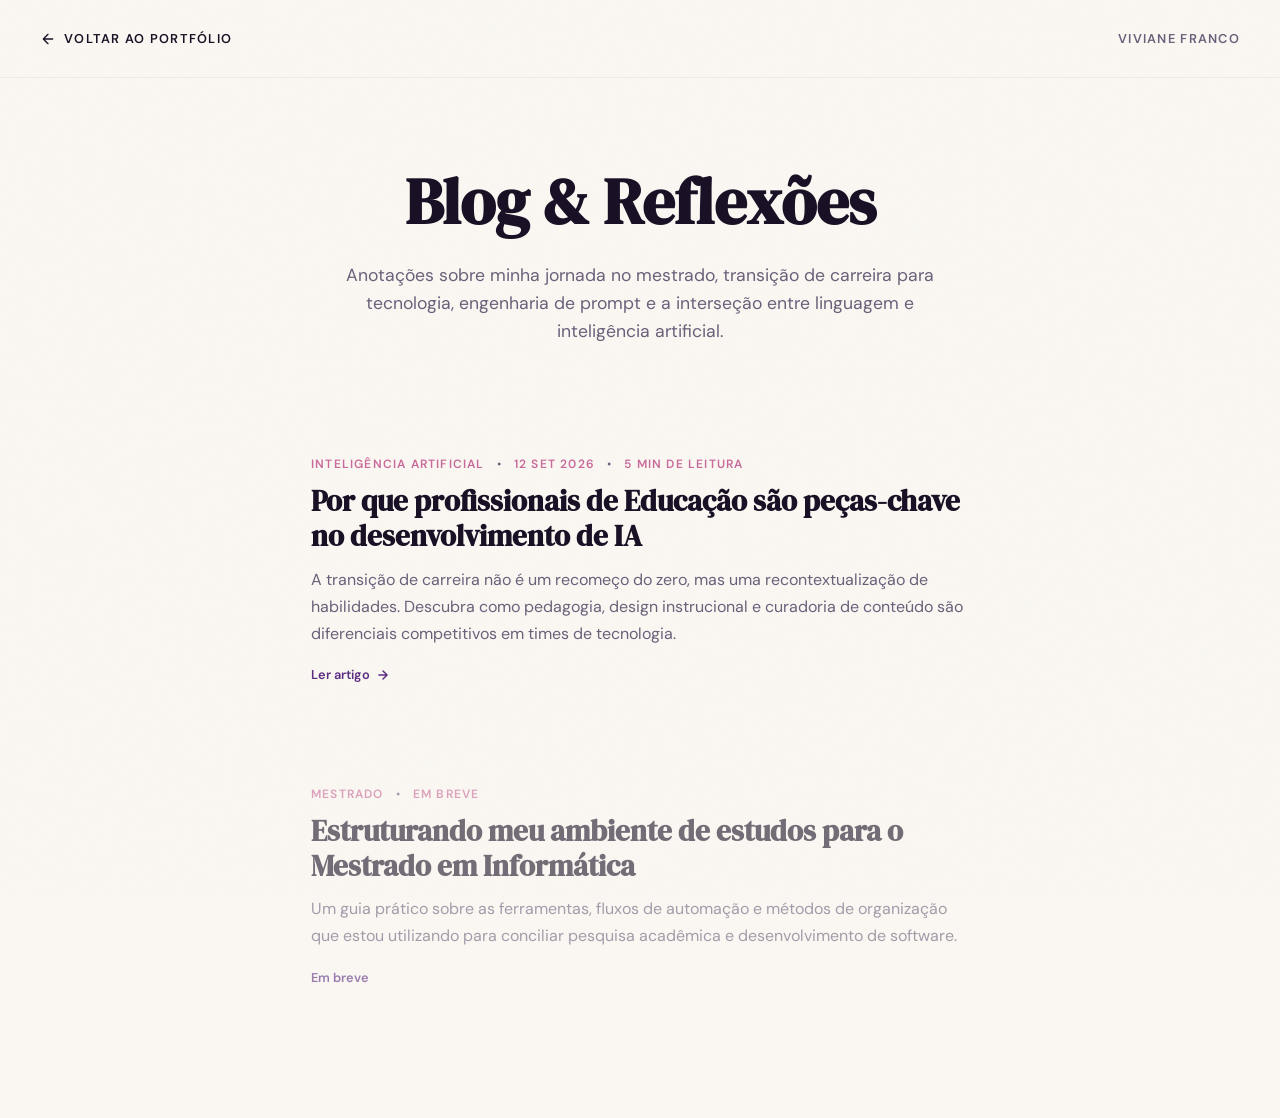
==== blog.html @ bfcf0dba "Aprimora e atualiza o site - Remove texto de conversa com IA que aparecia no topo da página inicial " ====
<!DOCTYPE html>
<html lang="pt-BR">
<head>
    <meta charset="UTF-8">
    <meta name="viewport" content="width=device-width, initial-scale=1.0">
    <title>Blog | Viviane Franco</title>
    <link rel="icon" href="data:image/svg+xml,%3Csvg xmlns='http://www.w3.org/2000/svg' viewBox='0 0 64 64'%3E%3Crect width='64' height='64' rx='14' fill='%235b2d82'/%3E%3Ctext x='50%25' y='54%25' dominant-baseline='middle' text-anchor='middle' font-family='Georgia,serif' font-size='30' fill='%23d4a853'%3EVF%3C/text%3E%3C/svg%3E">
    <link href="https://fonts.googleapis.com/css2?family=DM+Serif+Display:ital@0;1&family=DM+Sans:opsz,wght@9..40,300;9..40,400;9..40,500;9..40,600&display=swap" rel="stylesheet">
    <style>
        :root { --ink: #1a1025; --cream: #faf7f2; --mist: #f0ebe3; --plum: #5b2d82; --violet: #7c3db8; --rose: #c96a9b; --gold: #d4a853; --text-soft: #6b5f7a; }
        * { margin: 0; padding: 0; box-sizing: border-box; }
        ::selection { background: var(--rose); color: white; }
        body { font-family: 'DM Sans', sans-serif; background: var(--cream); color: var(--ink); overflow-x: hidden; }
        body::before { content: ''; position: fixed; inset: 0; background-image: url("data:image/svg+xml,%3Csvg viewBox='0 0 256 256' xmlns='http://www.w3.org/2000/svg'%3E%3Cfilter id='noise'%3E%3CfeTurbulence type='fractalNoise' baseFrequency='0.9' numOctaves='4' stitchTiles='stitch'/%3E%3C/filter%3E%3Crect width='100%25' height='100%25' filter='url(%23noise)' opacity='0.03'/%3E%3C/svg%3E"); pointer-events: none; z-index: 1000; opacity: 0.4; }
        
        .top-bar { padding: 30px 40px; display: flex; justify-content: space-between; align-items: center; border-bottom: 1px solid var(--mist); }
        .top-bar a { text-decoration: none; color: var(--ink); font-size: 0.8rem; font-weight: 600; letter-spacing: 0.1em; text-transform: uppercase; display: flex; align-items: center; gap: 8px; transition: color 0.3s; }
        .top-bar a:hover { color: var(--plum); }
        
        .blog-header { max-width: 800px; margin: 80px auto 40px; padding: 0 40px; text-align: center; }
        .blog-header h1 { font-family: 'DM Serif Display', serif; font-size: clamp(2.5rem, 5vw, 4rem); color: var(--ink); margin-bottom: 16px; }
        .blog-header p { color: var(--text-soft); font-size: 1.1rem; line-height: 1.6; max-width: 600px; margin: 0 auto; }

        .blog-list { max-width: 800px; margin: 0 auto; padding: 40px 40px 100px; display: flex; flex-direction: column; gap: 40px; }
        .article-card { text-decoration: none; color: inherit; display: block; padding: 30px; border-radius: 12px; border: 1px solid transparent; transition: all 0.3s ease; }
        .article-card:hover { background: white; border-color: var(--mist); transform: translateY(-4px); box-shadow: 0 12px 30px rgba(91,45,130,0.06); }
        .article-meta { font-size: 0.75rem; font-weight: 600; letter-spacing: 0.1em; text-transform: uppercase; color: var(--rose); margin-bottom: 12px; display: flex; gap: 12px; }
        .article-meta span { color: var(--text-soft); font-weight: 400; }
        .article-title { font-family: 'DM Serif Display', serif; font-size: 1.8rem; color: var(--ink); margin-bottom: 12px; line-height: 1.2; }
        .article-excerpt { color: var(--text-soft); font-size: 1rem; line-height: 1.7; margin-bottom: 16px; }
        .read-more { font-size: 0.8rem; font-weight: 600; color: var(--plum); display: inline-flex; align-items: center; gap: 6px; }
        .read-more svg { transition: transform 0.3s; }
        .article-card:hover .read-more svg { transform: translateX(4px); }
            .article-soon { opacity: 0.6; cursor: default; }
        .article-soon:hover { background: transparent !important; border-color: transparent !important; transform: none !important; box-shadow: none !important; }
    </style>
</head>
<body>
    <div class="top-bar">
        <a href="index.html">
            <svg width="16" height="16" viewBox="0 0 24 24" fill="none" stroke="currentColor" stroke-width="2" stroke-linecap="round" stroke-linejoin="round"><path d="M19 12H5M12 19l-7-7 7-7"/></svg>
            Voltar ao Portfólio
        </a>
        <span style="font-size: 0.8rem; font-weight: 600; letter-spacing: 0.1em; text-transform: uppercase; color: var(--text-soft);">Viviane Franco</span>
    </div>

    <div class="blog-header">
        <h1>Blog & Reflexões</h1>
        <p>Anotações sobre minha jornada no mestrado, transição de carreira para tecnologia, engenharia de prompt e a interseção entre linguagem e inteligência artificial.</p>
    </div>

    <div class="blog-list">
        <!-- Artigo 1 -->
        <a href="post.html" class="article-card">
            <div class="article-meta">Inteligência Artificial <span>•</span> 12 Set 2026 <span>•</span> 5 min de leitura</div>
            <h2 class="article-title">Por que profissionais de Educação são peças-chave no desenvolvimento de IA</h2>
            <p class="article-excerpt">A transição de carreira não é um recomeço do zero, mas uma recontextualização de habilidades. Descubra como pedagogia, design instrucional e curadoria de conteúdo são diferenciais competitivos em times de tecnologia.</p>
            <div class="read-more">Ler artigo <svg width="14" height="14" viewBox="0 0 24 24" fill="none" stroke="currentColor" stroke-width="2.5" stroke-linecap="round" stroke-linejoin="round"><path d="M5 12h14M12 5l7 7-7 7"/></svg></div>
        </a>

        <!-- Artigo 2 (em produção) -->
        <div class="article-card article-soon" aria-disabled="true">
            <div class="article-meta">Mestrado <span>•</span> Em breve</div>
            <h2 class="article-title">Estruturando meu ambiente de estudos para o Mestrado em Informática</h2>
            <p class="article-excerpt">Um guia prático sobre as ferramentas, fluxos de automação e métodos de organização que estou utilizando para conciliar pesquisa acadêmica e desenvolvimento de software.</p>
            <div class="read-more">Em breve</div>
        </div>
    </div>
</body>
</html>
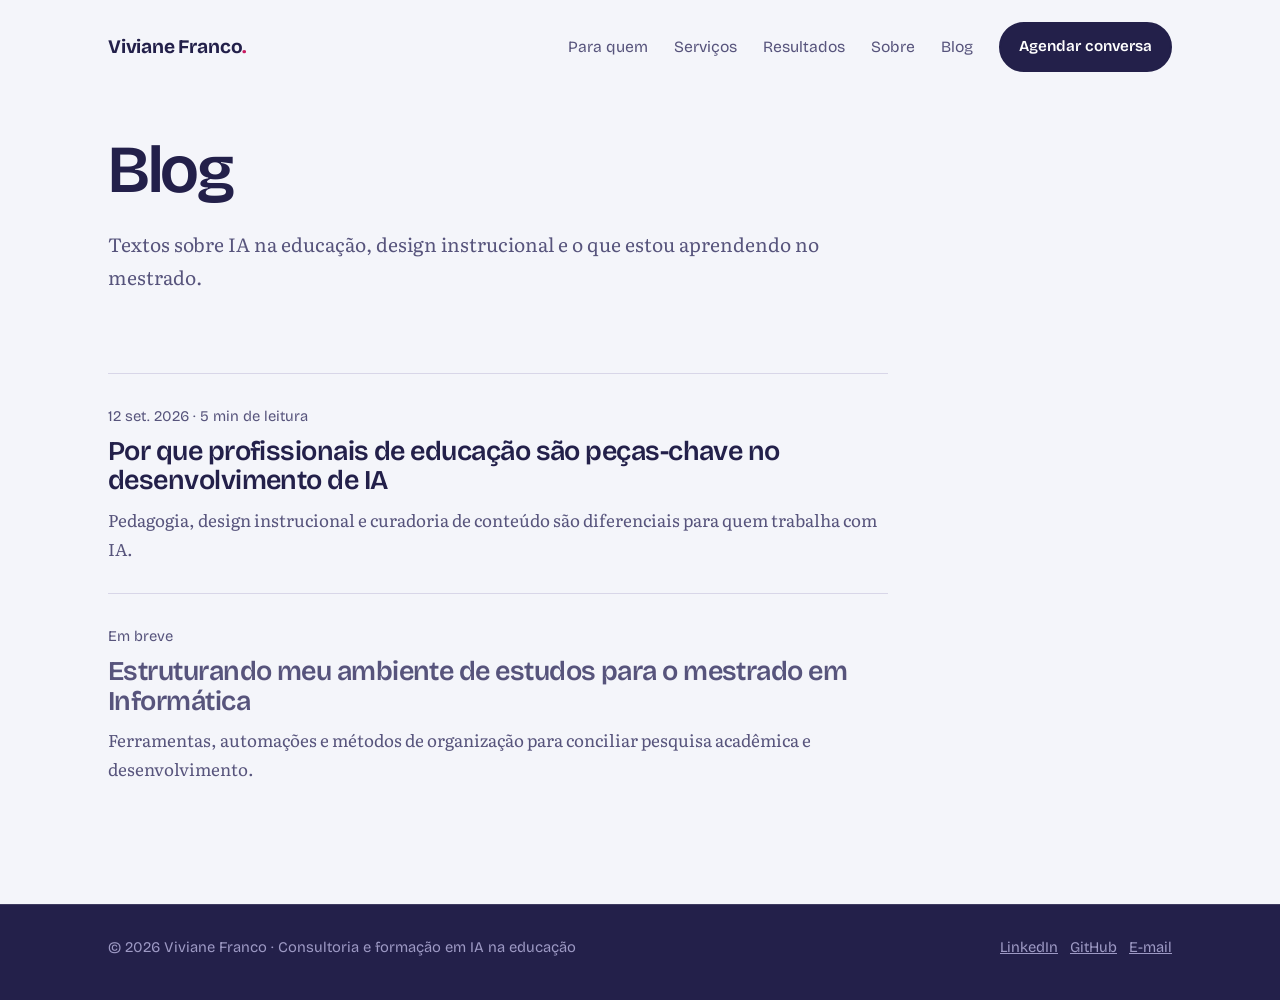
==== commit 7e12f937: "Novo site voltado para consultoria, com nova identidade visual - Página inicial reorganizada para qu" ====
--- a/blog.html
+++ b/blog.html
@@ -1,70 +1,67 @@
 <!DOCTYPE html>
 <html lang="pt-BR">
 <head>
-    <meta charset="UTF-8">
-    <meta name="viewport" content="width=device-width, initial-scale=1.0">
-    <title>Blog | Viviane Franco</title>
-    <link rel="icon" href="data:image/svg+xml,%3Csvg xmlns='http://www.w3.org/2000/svg' viewBox='0 0 64 64'%3E%3Crect width='64' height='64' rx='14' fill='%235b2d82'/%3E%3Ctext x='50%25' y='54%25' dominant-baseline='middle' text-anchor='middle' font-family='Georgia,serif' font-size='30' fill='%23d4a853'%3EVF%3C/text%3E%3C/svg%3E">
-    <link href="https://fonts.googleapis.com/css2?family=DM+Serif+Display:ital@0;1&family=DM+Sans:opsz,wght@9..40,300;9..40,400;9..40,500;9..40,600&display=swap" rel="stylesheet">
-    <style>
-        :root { --ink: #1a1025; --cream: #faf7f2; --mist: #f0ebe3; --plum: #5b2d82; --violet: #7c3db8; --rose: #c96a9b; --gold: #d4a853; --text-soft: #6b5f7a; }
-        * { margin: 0; padding: 0; box-sizing: border-box; }
-        ::selection { background: var(--rose); color: white; }
-        body { font-family: 'DM Sans', sans-serif; background: var(--cream); color: var(--ink); overflow-x: hidden; }
-        body::before { content: ''; position: fixed; inset: 0; background-image: url("data:image/svg+xml,%3Csvg viewBox='0 0 256 256' xmlns='http://www.w3.org/2000/svg'%3E%3Cfilter id='noise'%3E%3CfeTurbulence type='fractalNoise' baseFrequency='0.9' numOctaves='4' stitchTiles='stitch'/%3E%3C/filter%3E%3Crect width='100%25' height='100%25' filter='url(%23noise)' opacity='0.03'/%3E%3C/svg%3E"); pointer-events: none; z-index: 1000; opacity: 0.4; }
-        
-        .top-bar { padding: 30px 40px; display: flex; justify-content: space-between; align-items: center; border-bottom: 1px solid var(--mist); }
-        .top-bar a { text-decoration: none; color: var(--ink); font-size: 0.8rem; font-weight: 600; letter-spacing: 0.1em; text-transform: uppercase; display: flex; align-items: center; gap: 8px; transition: color 0.3s; }
-        .top-bar a:hover { color: var(--plum); }
-        
-        .blog-header { max-width: 800px; margin: 80px auto 40px; padding: 0 40px; text-align: center; }
-        .blog-header h1 { font-family: 'DM Serif Display', serif; font-size: clamp(2.5rem, 5vw, 4rem); color: var(--ink); margin-bottom: 16px; }
-        .blog-header p { color: var(--text-soft); font-size: 1.1rem; line-height: 1.6; max-width: 600px; margin: 0 auto; }
-
-        .blog-list { max-width: 800px; margin: 0 auto; padding: 40px 40px 100px; display: flex; flex-direction: column; gap: 40px; }
-        .article-card { text-decoration: none; color: inherit; display: block; padding: 30px; border-radius: 12px; border: 1px solid transparent; transition: all 0.3s ease; }
-        .article-card:hover { background: white; border-color: var(--mist); transform: translateY(-4px); box-shadow: 0 12px 30px rgba(91,45,130,0.06); }
-        .article-meta { font-size: 0.75rem; font-weight: 600; letter-spacing: 0.1em; text-transform: uppercase; color: var(--rose); margin-bottom: 12px; display: flex; gap: 12px; }
-        .article-meta span { color: var(--text-soft); font-weight: 400; }
-        .article-title { font-family: 'DM Serif Display', serif; font-size: 1.8rem; color: var(--ink); margin-bottom: 12px; line-height: 1.2; }
-        .article-excerpt { color: var(--text-soft); font-size: 1rem; line-height: 1.7; margin-bottom: 16px; }
-        .read-more { font-size: 0.8rem; font-weight: 600; color: var(--plum); display: inline-flex; align-items: center; gap: 6px; }
-        .read-more svg { transition: transform 0.3s; }
-        .article-card:hover .read-more svg { transform: translateX(4px); }
-            .article-soon { opacity: 0.6; cursor: default; }
-        .article-soon:hover { background: transparent !important; border-color: transparent !important; transform: none !important; box-shadow: none !important; }
-    </style>
+<meta charset="UTF-8">
+<meta name="viewport" content="width=device-width, initial-scale=1">
+<title>Blog | Viviane Franco</title>
+<meta name="description" content="Textos sobre IA na educação, design instrucional e o mestrado em Informática.">
+<meta name="author" content="Viviane Franco">
+<meta property="og:type" content="website">
+<meta property="og:locale" content="pt_BR">
+<meta property="og:title" content="Blog | Viviane Franco">
+<meta property="og:description" content="Textos sobre IA na educação, design instrucional e o mestrado em Informática.">
+<meta property="og:url" content="https://vivianefranco.github.io/blog.html">
+<meta property="og:image" content="https://vivianefranco.github.io/images/ciaed-palco.jpg">
+<meta name="theme-color" content="#23204a">
+<link rel="icon" href="data:image/svg+xml,%3Csvg xmlns='http://www.w3.org/2000/svg' viewBox='0 0 64 64'%3E%3Crect width='64' height='64' rx='16' fill='%2323204a'/%3E%3Ctext x='50%25' y='56%25' dominant-baseline='middle' text-anchor='middle' font-family='Arial,sans-serif' font-weight='700' font-size='30' fill='%23ffffff'%3EVF%3C/text%3E%3Cpath d='M12 50 L52 46' stroke='%23c8195f' stroke-width='4' stroke-linecap='round'/%3E%3C/svg%3E">
+<link rel="preconnect" href="https://fonts.googleapis.com">
+<link rel="preconnect" href="https://fonts.gstatic.com" crossorigin>
+<link href="https://fonts.googleapis.com/css2?family=Bricolage+Grotesque:opsz,wght@12..96,400..700&family=Literata:ital,opsz,wght@0,7..72,400;0,7..72,500;1,7..72,400&display=swap" rel="stylesheet">
+<link rel="stylesheet" href="assets/site.css">
 </head>
 <body>
-    <div class="top-bar">
-        <a href="index.html">
-            <svg width="16" height="16" viewBox="0 0 24 24" fill="none" stroke="currentColor" stroke-width="2" stroke-linecap="round" stroke-linejoin="round"><path d="M19 12H5M12 19l-7-7 7-7"/></svg>
-            Voltar ao Portfólio
-        </a>
-        <span style="font-size: 0.8rem; font-weight: 600; letter-spacing: 0.1em; text-transform: uppercase; color: var(--text-soft);">Viviane Franco</span>
-    </div>
+<a class="skip-link" href="#conteudo">Pular para o conteúdo</a>
+<header class="site-nav">
+  <div class="wrap">
+    <a class="brand" href="index.html">Viviane Franco<span>.</span></a>
+    <nav class="nav-links" aria-label="Navegação principal">
+      <a href="index.html#para-quem">Para quem</a>
+      <a href="index.html#servicos">Serviços</a>
+      <a href="index.html#resultados">Resultados</a>
+      <a href="index.html#sobre">Sobre</a>
+      <a href="blog.html">Blog</a>
+      <a class="btn btn-primary" href="mailto:vivianefrancodasilva@gmail.com?subject=Conversa%20sobre%20IA%20na%20educa%C3%A7%C3%A3o">Agendar conversa</a>
+    </nav>
+  </div>
+</header>
 
-    <div class="blog-header">
-        <h1>Blog & Reflexões</h1>
-        <p>Anotações sobre minha jornada no mestrado, transição de carreira para tecnologia, engenharia de prompt e a interseção entre linguagem e inteligência artificial.</p>
-    </div>
-
-    <div class="blog-list">
-        <!-- Artigo 1 -->
-        <a href="post.html" class="article-card">
-            <div class="article-meta">Inteligência Artificial <span>•</span> 12 Set 2026 <span>•</span> 5 min de leitura</div>
-            <h2 class="article-title">Por que profissionais de Educação são peças-chave no desenvolvimento de IA</h2>
-            <p class="article-excerpt">A transição de carreira não é um recomeço do zero, mas uma recontextualização de habilidades. Descubra como pedagogia, design instrucional e curadoria de conteúdo são diferenciais competitivos em times de tecnologia.</p>
-            <div class="read-more">Ler artigo <svg width="14" height="14" viewBox="0 0 24 24" fill="none" stroke="currentColor" stroke-width="2.5" stroke-linecap="round" stroke-linejoin="round"><path d="M5 12h14M12 5l7 7-7 7"/></svg></div>
-        </a>
-
-        <!-- Artigo 2 (em produção) -->
-        <div class="article-card article-soon" aria-disabled="true">
-            <div class="article-meta">Mestrado <span>•</span> Em breve</div>
-            <h2 class="article-title">Estruturando meu ambiente de estudos para o Mestrado em Informática</h2>
-            <p class="article-excerpt">Um guia prático sobre as ferramentas, fluxos de automação e métodos de organização que estou utilizando para conciliar pesquisa acadêmica e desenvolvimento de software.</p>
-            <div class="read-more">Em breve</div>
-        </div>
-    </div>
+<main id="conteudo">
+<div class="page-head">
+  <div class="wrap">
+    <h1>Blog</h1>
+    <p class="lead">Textos sobre IA na educação, design instrucional e o que estou aprendendo no mestrado.</p>
+  </div>
+</div>
+<div class="wrap" style="padding-bottom:90px">
+  <ul class="post-list">
+    <li>
+      <p class="meta">12 set. 2026 · 5 min de leitura</p>
+      <h2><a href="post.html">Por que profissionais de educação são peças-chave no desenvolvimento de IA</a></h2>
+      <p>Pedagogia, design instrucional e curadoria de conteúdo são diferenciais para quem trabalha com IA.</p>
+    </li>
+    <li class="soon">
+      <p class="meta">Em breve</p>
+      <h2>Estruturando meu ambiente de estudos para o mestrado em Informática</h2>
+      <p>Ferramentas, automações e métodos de organização para conciliar pesquisa acadêmica e desenvolvimento.</p>
+    </li>
+  </ul>
+</div>
+</main>
+<footer class="site-footer">
+  <div class="wrap">
+    <span>© 2026 Viviane Franco · Consultoria e formação em IA na educação</span>
+    <span><a href="https://www.linkedin.com/in/viviane-francos/" target="_blank" rel="noopener">LinkedIn</a> &nbsp; <a href="https://github.com/vivianefranco" target="_blank" rel="noopener">GitHub</a> &nbsp; <a href="mailto:vivianefrancodasilva@gmail.com">E-mail</a></span>
+  </div>
+</footer>
 </body>
 </html>
--- a/assets/site.css
+++ b/assets/site.css
@@ -0,0 +1,290 @@
+/* Viviane Franco — identidade visual
+   Ideia central: a marca de revisão. Quem vem de Letras corrige texto;
+   aqui o "antes" aparece riscado e o "depois" sublinhado, em magenta de caneta de revisão. */
+
+:root {
+  --paper: #f4f5fa;
+  --surface: #ffffff;
+  --ink: #23204a;
+  --ink-soft: #57547c;
+  --line: #d8d6e8;
+  --lilac: #e4e0f6;
+  --mark: #c8195f;
+  --mark-soft: #fbe3ec;
+
+  --display: 'Bricolage Grotesque', 'Segoe UI', system-ui, sans-serif;
+  --text: 'Literata', Georgia, serif;
+
+  --wrap: 1120px;
+  --radius-lg: 28px;
+  --radius-sm: 10px;
+}
+
+*, *::before, *::after { box-sizing: border-box; }
+html { scroll-behavior: smooth; -webkit-text-size-adjust: 100%; }
+body {
+  margin: 0;
+  background: var(--paper);
+  color: var(--ink);
+  font-family: var(--text);
+  font-size: 1.0625rem;
+  line-height: 1.7;
+  font-optical-sizing: auto;
+}
+img { max-width: 100%; height: auto; display: block; }
+figure { margin: 0; }
+a { color: inherit; }
+::selection { background: var(--mark); color: #fff; }
+
+:focus-visible { outline: 3px solid var(--mark); outline-offset: 3px; border-radius: 4px; }
+
+.skip-link {
+  position: absolute; left: -9999px; top: 12px; z-index: 100;
+  background: var(--ink); color: #fff; padding: 10px 16px; border-radius: var(--radius-sm);
+  font-family: var(--display); text-decoration: none;
+}
+.skip-link:focus { left: 12px; }
+
+.wrap { max-width: var(--wrap); margin: 0 auto; padding: 0 28px; }
+
+h1, h2, h3 { font-family: var(--display); font-weight: 600; line-height: 1.08; letter-spacing: -0.02em; margin: 0; }
+h2 { font-size: clamp(2rem, 4vw, 3rem); }
+h3 { font-size: 1.35rem; letter-spacing: -0.01em; line-height: 1.2; }
+p { margin: 0 0 1em; }
+
+/* marca de revisão */
+del, .del {
+  text-decoration: none;
+  position: relative;
+  color: var(--ink-soft);
+  white-space: nowrap;
+}
+del::after, .del::after {
+  content: '';
+  position: absolute; left: -2%; right: -2%; top: 52%;
+  height: 0.09em; min-height: 2px;
+  background: var(--mark);
+  transform: rotate(-2deg);
+  transform-origin: left center;
+}
+ins, .ins {
+  text-decoration: underline;
+  text-decoration-color: var(--mark);
+  text-decoration-thickness: 0.08em;
+  text-underline-offset: 0.14em;
+  color: inherit;
+}
+
+/* botões */
+.btn {
+  display: inline-flex; align-items: center; gap: 10px;
+  font-family: var(--display); font-weight: 600; font-size: 1rem;
+  padding: 14px 24px; border-radius: 999px; text-decoration: none;
+  border: 2px solid var(--ink); transition: background .2s, color .2s;
+}
+.btn-primary { background: var(--ink); color: #fff; }
+.btn-primary:hover { background: var(--mark); border-color: var(--mark); }
+.btn-ghost { background: transparent; color: var(--ink); }
+.btn-ghost:hover { background: var(--ink); color: #fff; }
+
+/* topo */
+.site-nav { padding: 22px 0; }
+.site-nav .wrap { display: flex; align-items: center; justify-content: space-between; gap: 24px; }
+.brand { font-family: var(--display); font-weight: 700; font-size: 1.2rem; text-decoration: none; letter-spacing: -0.01em; }
+.brand span { color: var(--mark); }
+.nav-links { display: flex; align-items: center; gap: 26px; font-family: var(--display); font-size: 0.98rem; }
+.nav-links a { text-decoration: none; color: var(--ink-soft); }
+.nav-links a:hover { color: var(--ink); }
+.nav-links .btn { padding: 10px 18px; font-size: 0.95rem; color: #fff; }
+
+/* hero */
+.hero { padding: 40px 0 90px; }
+.hero .wrap { display: grid; grid-template-columns: 1.35fr 1fr; gap: 64px; align-items: center; }
+.hero-kicker { font-family: var(--display); font-size: 1.05rem; color: var(--mark); margin-bottom: 22px; font-weight: 500; }
+.hero h1 { font-size: clamp(2.6rem, 6vw, 4.6rem); line-height: 1.02; letter-spacing: -0.035em; margin-bottom: 28px; }
+.hero h1 del { white-space: normal; }
+.hero-lead { font-size: 1.2rem; color: var(--ink-soft); max-width: 34em; margin-bottom: 34px; }
+.hero-actions { display: flex; flex-wrap: wrap; gap: 14px; }
+.hero-photo { position: relative; }
+.hero-photo img { width: 100%; aspect-ratio: 4/5; object-fit: cover; object-position: 22% center; border-radius: var(--radius-lg); }
+.hero-photo figcaption { font-family: var(--display); font-size: 0.9rem; color: var(--ink-soft); margin-top: 12px; }
+
+/* animação única: a revisão acontecendo ao carregar */
+@media (prefers-reduced-motion: no-preference) {
+  .hero h1 del::after { animation: strike .7s cubic-bezier(.6,0,.3,1) .5s both; }
+  .hero h1 del { animation: fadeStruck .4s ease 1s both; }
+  .hero h1 ins { animation: inkIn .6s ease 1.15s both; }
+  @keyframes strike { from { transform: rotate(-2deg) scaleX(0); } to { transform: rotate(-2deg) scaleX(1); } }
+  @keyframes fadeStruck { from { color: var(--ink); } to { color: var(--ink-soft); } }
+  @keyframes inkIn {
+    from { opacity: 0; text-decoration-color: transparent; }
+    60% { opacity: 1; text-decoration-color: transparent; }
+    to { opacity: 1; text-decoration-color: var(--mark); }
+  }
+}
+
+/* seções */
+section { padding: 90px 0; }
+.section-head { max-width: 760px; margin-bottom: 48px; }
+.section-head p { color: var(--ink-soft); font-size: 1.15rem; margin-top: 18px; }
+
+/* faixa de credibilidade */
+.proof { background: var(--ink); color: #fff; padding: 56px 0; }
+.proof h2 { font-size: 1.15rem; font-weight: 500; letter-spacing: 0; color: #c9c5ea; margin-bottom: 26px; }
+.proof-list { list-style: none; margin: 0; padding: 0; display: grid; grid-template-columns: repeat(3, 1fr); gap: 28px 40px; }
+.proof-list li { border-top: 1px solid rgba(255,255,255,.22); padding-top: 16px; }
+.proof-list strong { display: block; font-family: var(--display); font-size: 1.2rem; font-weight: 600; line-height: 1.25; margin-bottom: 4px; }
+.proof-list span { color: #c9c5ea; font-size: 0.98rem; line-height: 1.5; display: block; }
+
+/* para quem */
+.audiences { display: grid; grid-template-columns: repeat(3, 1fr); border-top: 2px solid var(--ink); }
+.audience { padding: 32px 32px 8px 0; }
+.audience + .audience { padding-left: 32px; border-left: 1px solid var(--line); }
+.audience h3 { margin-bottom: 14px; }
+.audience > p { color: var(--ink-soft); }
+.audience ul { margin: 0; padding: 0; list-style: none; }
+.audience li { padding: 10px 0; border-top: 1px solid var(--line); font-size: 1rem; line-height: 1.5; }
+
+/* serviços */
+.services { background: var(--lilac); }
+.service { display: grid; grid-template-columns: 1fr 1.4fr; gap: 48px; padding: 40px 0; border-top: 1px solid rgba(35,32,74,.18); }
+.service:last-child { border-bottom: 1px solid rgba(35,32,74,.18); }
+.service h3 { font-size: clamp(1.6rem, 2.6vw, 2.1rem); }
+.service p { margin-bottom: 12px; }
+.service .formats { font-family: var(--display); font-size: 0.95rem; color: var(--ink-soft); margin: 0; }
+
+/* resultados */
+.results { display: grid; grid-template-columns: repeat(3, 1fr); gap: 20px; }
+.result {
+  background: var(--surface); border-radius: var(--radius-lg); padding: 32px 30px 28px;
+  display: flex; flex-direction: column; text-decoration: none; border: 1px solid var(--line);
+  transition: border-color .2s;
+}
+.result:hover { border-color: var(--ink); }
+.result h3 { font-size: 1.15rem; margin-bottom: 26px; color: var(--ink-soft); font-weight: 500; }
+.result .before { font-family: var(--display); font-size: 1.6rem; font-weight: 500; }
+.result .after { font-family: var(--display); font-size: clamp(2.6rem, 4.5vw, 3.6rem); font-weight: 700; letter-spacing: -0.03em; line-height: 1; margin: 6px 0 22px; }
+.result p { color: var(--ink-soft); font-size: 0.98rem; line-height: 1.6; flex: 1; }
+.result .more { font-family: var(--display); font-weight: 600; font-size: 0.95rem; text-decoration: underline; text-decoration-color: var(--mark); text-underline-offset: 4px; }
+.results-note { margin-top: 40px; color: var(--ink-soft); font-size: 1rem; }
+.results-note a { text-decoration-color: var(--mark); text-underline-offset: 3px; }
+
+/* formações (fotos) */
+.gallery { display: grid; grid-template-columns: 1.2fr 1fr 1fr; grid-template-rows: 400px 340px; gap: 18px; }
+.gallery figure { margin: 0; display: flex; flex-direction: column; min-height: 0; }
+.gallery img { flex: 1; min-height: 0; width: 100%; object-fit: cover; border-radius: var(--radius-sm); }
+.gallery .tall { grid-row: span 2; }
+.gallery .wide { grid-column: span 2; }
+.gallery .wide img { object-position: center 30%; }
+.gallery figcaption { font-family: var(--display); font-size: 0.92rem; color: var(--ink-soft); margin-top: 10px; line-height: 1.4; }
+.gallery figcaption strong { color: var(--ink); font-weight: 600; display: block; }
+
+/* método */
+.steps { list-style: none; margin: 0; padding: 0; display: grid; grid-template-columns: repeat(4, 1fr); gap: 28px; counter-reset: step; }
+.steps li { counter-increment: step; border-top: 2px solid var(--ink); padding-top: 18px; }
+.steps li::before { content: counter(step); font-family: var(--display); font-weight: 700; font-size: 2.4rem; color: var(--mark); display: block; line-height: 1; margin-bottom: 14px; }
+.steps h3 { font-size: 1.2rem; margin-bottom: 8px; }
+.steps p { color: var(--ink-soft); font-size: 1rem; line-height: 1.6; }
+
+/* sobre */
+.about .wrap { display: grid; grid-template-columns: 1fr 1.5fr; gap: 64px; align-items: start; }
+.about-photo img { border-radius: var(--radius-lg); aspect-ratio: 4/5; object-fit: cover; width: 100%; }
+.gallery img { height: 100%; }
+.about h2 { margin-bottom: 24px; }
+.timeline { margin: 32px 0 0; padding: 0; list-style: none; }
+.timeline li { display: grid; grid-template-columns: 130px 1fr; gap: 20px; padding: 14px 0; border-top: 1px solid var(--line); font-size: 1rem; line-height: 1.55; }
+.timeline .when { font-family: var(--display); font-weight: 600; }
+
+/* contato */
+.contact { background: var(--ink); color: #fff; padding: 100px 0; }
+.contact h2 { font-size: clamp(2.4rem, 5vw, 4rem); max-width: 14em; margin-bottom: 22px; }
+.contact p { color: #c9c5ea; font-size: 1.15rem; max-width: 36em; }
+.contact .btn-primary { background: #fff; color: var(--ink); border-color: #fff; }
+.contact .btn-primary:hover { background: var(--mark); border-color: var(--mark); color: #fff; }
+.contact .btn-ghost { color: #fff; border-color: rgba(255,255,255,.5); }
+.contact .btn-ghost:hover { background: #fff; color: var(--ink); }
+.contact-actions { display: flex; flex-wrap: wrap; gap: 14px; margin-top: 34px; }
+.contact-mail { margin-top: 26px; font-family: var(--display); font-size: 1rem; color: #c9c5ea; }
+.contact-mail a { color: #fff; }
+
+.site-footer { padding: 30px 0 40px; font-family: var(--display); font-size: 0.92rem; background: var(--ink); color: #9d99c4; border-top: 1px solid rgba(255,255,255,.12); }
+.site-footer .wrap { display: flex; justify-content: space-between; gap: 20px; flex-wrap: wrap; }
+.site-footer a { color: inherit; }
+
+/* páginas internas: cases e blog */
+.page-head { padding: 40px 0 60px; }
+.page-head .back { font-family: var(--display); font-size: 0.95rem; color: var(--ink-soft); text-decoration: none; display: inline-block; margin-bottom: 36px; }
+.page-head .back:hover { color: var(--ink); }
+.page-head h1 { font-size: clamp(2.4rem, 5.5vw, 4.2rem); letter-spacing: -0.035em; max-width: 15em; margin-bottom: 22px; }
+.page-head .lead { font-size: 1.2rem; color: var(--ink-soft); max-width: 38em; }
+.case-result { display: flex; flex-wrap: wrap; align-items: baseline; gap: 6px 18px; font-family: var(--display); margin-top: 26px; }
+.case-result .before { font-size: 1.6rem; }
+.case-result .after { font-size: 2.6rem; font-weight: 700; letter-spacing: -0.03em; }
+.case-result .label { font-size: 1rem; color: var(--ink-soft); width: 100%; }
+
+.case-body { padding: 0 0 90px; }
+.case-body .wrap { display: grid; grid-template-columns: 1fr 300px; gap: 72px; align-items: start; }
+.case-main > section { padding: 0 0 48px; }
+.case-main h2 { font-size: 1.7rem; margin-bottom: 16px; }
+.case-main p, .case-main li { max-width: 40em; }
+.case-main ol { padding-left: 1.3em; margin: 0; }
+.case-main ol li { padding: 6px 0; }
+.case-main ol li::marker { font-family: var(--display); font-weight: 700; color: var(--mark); }
+.case-shot { margin: 0 0 56px; }
+.case-shot img { border-radius: var(--radius-sm); border: 1px solid var(--line); width: 100%; }
+.case-shot figcaption { font-family: var(--display); font-size: 0.9rem; color: var(--ink-soft); margin-top: 10px; }
+.case-aside { position: sticky; top: 24px; background: var(--surface); border: 1px solid var(--line); border-radius: var(--radius-lg); padding: 28px; }
+.case-aside h2 { font-size: 1.05rem; margin-bottom: 10px; }
+.case-aside ul { margin: 0 0 24px; padding: 0; list-style: none; font-family: var(--display); font-size: 0.95rem; }
+.case-aside li { padding: 6px 0; border-top: 1px solid var(--line); }
+.case-aside p { font-size: 0.98rem; color: var(--ink-soft); }
+.case-aside .btn { width: 100%; justify-content: center; margin-top: 8px; }
+pre { background: var(--ink); color: #e9e7fb; padding: 22px; border-radius: var(--radius-sm); overflow-x: auto; font-size: 0.88rem; line-height: 1.6; }
+code { font-family: ui-monospace, 'Cascadia Code', Consolas, monospace; }
+
+.post-list { list-style: none; margin: 0; padding: 0; max-width: 780px; }
+.post-list li { border-top: 1px solid var(--line); padding: 30px 0; }
+.post-list .meta { font-family: var(--display); font-size: 0.92rem; color: var(--ink-soft); margin-bottom: 8px; }
+.post-list h2 { font-size: 1.7rem; margin-bottom: 10px; }
+.post-list h2 a { text-decoration: none; }
+.post-list h2 a:hover { text-decoration: underline; text-decoration-color: var(--mark); text-underline-offset: 5px; }
+.post-list p { color: var(--ink-soft); margin: 0; }
+.post-list .soon h2 { color: var(--ink-soft); }
+
+.article { max-width: 720px; padding-bottom: 90px; }
+.article h2 { font-size: 1.7rem; margin: 44px 0 14px; }
+.article blockquote { margin: 32px 0; padding-left: 22px; border-left: 3px solid var(--mark); font-size: 1.25rem; font-style: italic; }
+.article ul { padding-left: 1.2em; }
+.article li { margin-bottom: 8px; }
+
+/* responsivo */
+@media (max-width: 960px) {
+  .hero .wrap, .about .wrap, .case-body .wrap { grid-template-columns: 1fr; gap: 44px; }
+  .hero-photo { max-width: 360px; }
+  .about-photo { max-width: 360px; }
+  .proof-list, .results { grid-template-columns: 1fr 1fr; }
+  .audiences { grid-template-columns: 1fr; }
+  .audience, .audience + .audience { padding: 28px 0 8px; border-left: 0; }
+  .audience + .audience { border-top: 1px solid var(--line); }
+  .service { grid-template-columns: 1fr; gap: 14px; }
+  .steps { grid-template-columns: 1fr 1fr; }
+  .gallery { grid-template-columns: 1fr 1fr; grid-template-rows: 380px 380px 300px; }
+  .gallery .tall { grid-row: span 1; }
+  .gallery .wide { grid-column: span 2; }
+  .case-aside { position: static; }
+}
+@media (max-width: 680px) {
+  body { font-size: 1rem; }
+  .wrap { padding: 0 20px; }
+  .nav-links a:not(.btn) { display: none; }
+  section { padding: 64px 0; }
+  .hero { padding: 16px 0 64px; }
+  .proof-list, .results, .steps { grid-template-columns: 1fr; }
+  .gallery { grid-template-columns: 1fr; grid-template-rows: none; grid-auto-rows: 420px; }
+  .gallery .wide { grid-column: auto; }
+  .timeline li { grid-template-columns: 1fr; gap: 2px; }
+}
+@media (prefers-reduced-motion: reduce) {
+  html { scroll-behavior: auto; }
+  * { transition: none !important; }
+}
